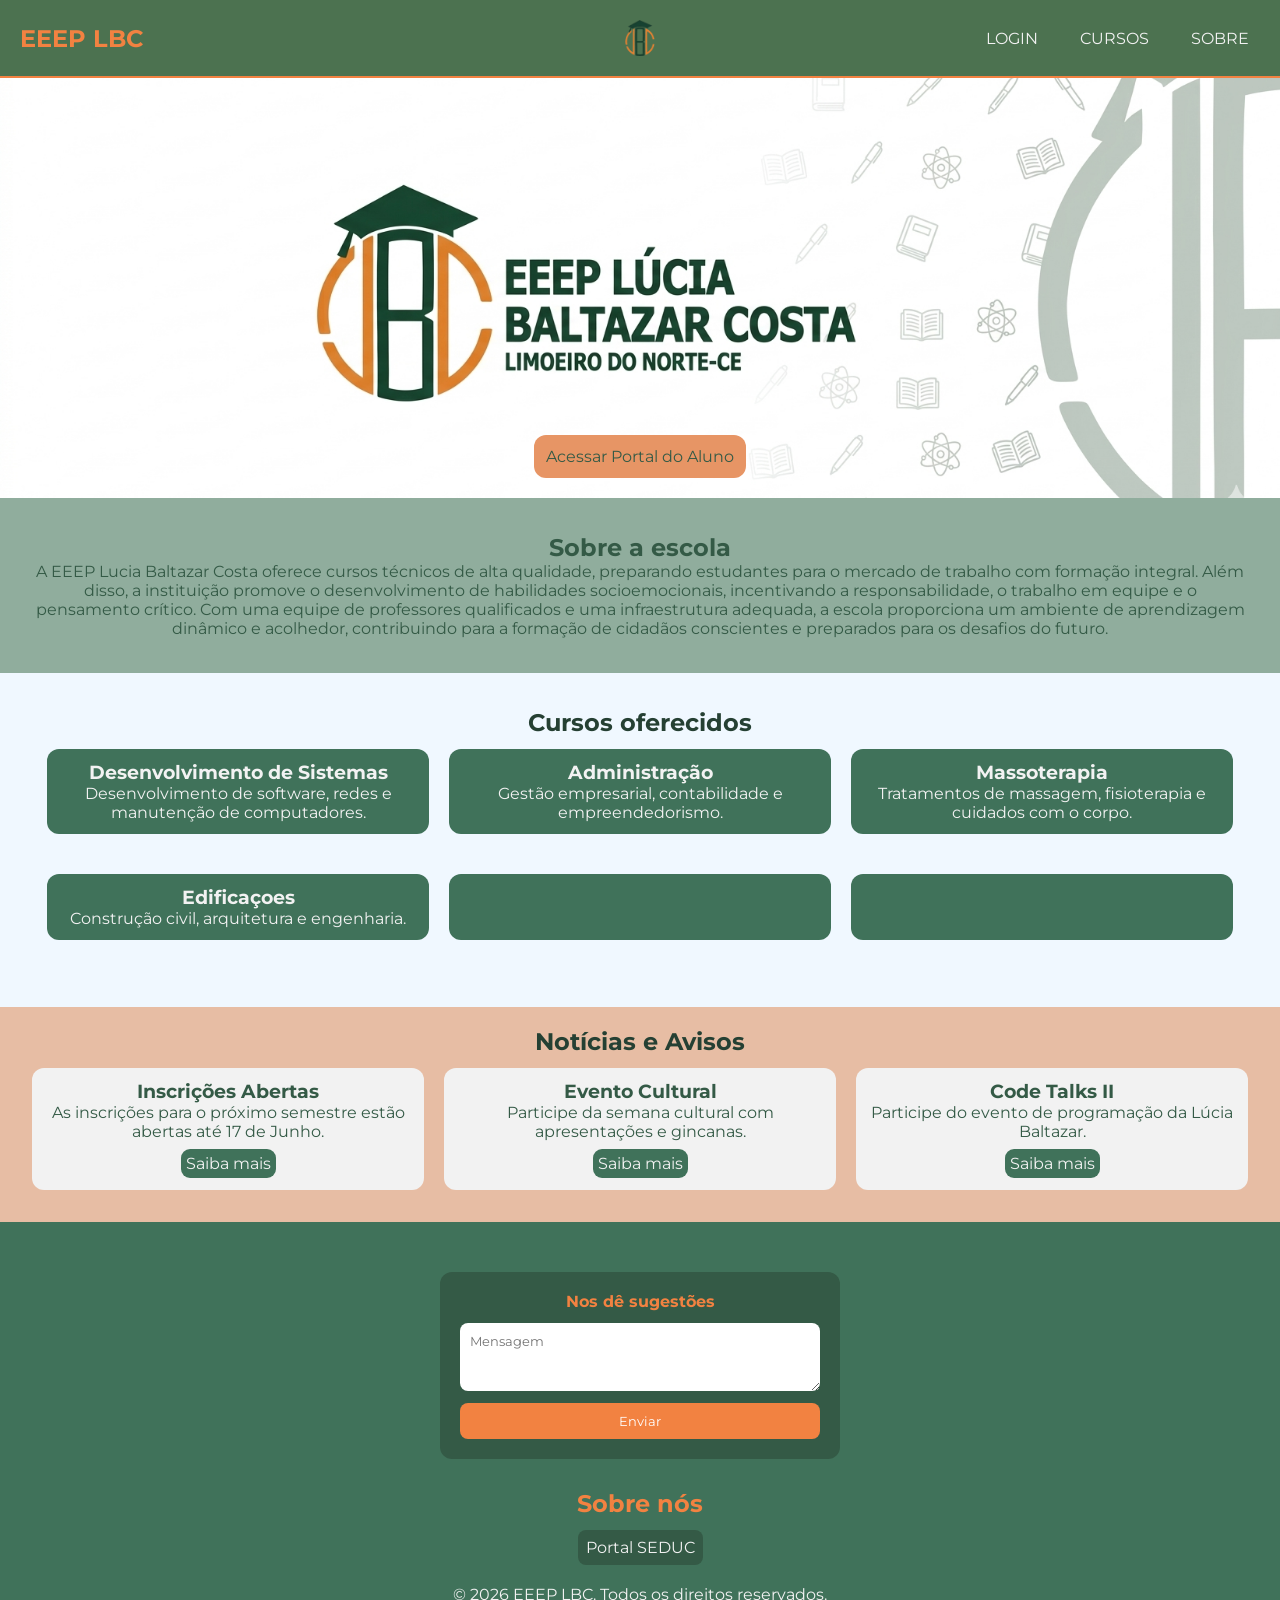
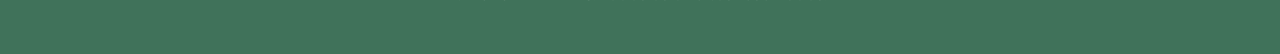
==== index.html @ aaffc22e "Primeiro commit do site escolar" ====
<!DOCTYPE html>
<html lang="en">
<head>
    <meta charset="UTF-8">
    <meta name="viewport" content="width=device-width, initial-scale=1.0">
    <title>EEEP LBC</title>
    <link rel="stylesheet" href="style.css">
</head>
<body>
    <header>
        <div>
            <nav>
                <h2>EEEP LBC</h2>
            </nav>
        </div>
        <div class="header-title">
            <img src="images/logo-ep-removebg-preview.png" alt="header-logo" class="header-logo">
        </div>
        <div>
            <nav>
                <ul>
                    <li><a href="http://127.0.0.1:3000/login.html?vscode-livepreview=true" target="_blank">login</a></li>
                    <li><a href="#cursos">cursos</a></li>
                    <li><a href="#infos">sobre</a></li>
                </ul>
            </nav>
        </div>
    </header>



    <main>
        <section id="hero" class="hero">
            <img src="images/Gemini_Generated_Image_7e3km97e3km97e3k.png" alt="banner-ep" class="banner">
            <div class="hero-content">
                <a href="http://127.0.0.1:3000/login.html?vscode-livepreview=true" target="_blank" class="btn">Acessar Portal do Aluno</a>
            </div>
        </section>

        <section id="sobre" class="sobre">
            <div>
                <h1>Sobre a escola</h1>
                <p>A EEEP Lucia Baltazar Costa oferece cursos técnicos de alta qualidade, preparando estudantes para o mercado de trabalho com formação integral. Além disso, a instituição promove o desenvolvimento de habilidades socioemocionais, incentivando a responsabilidade, o trabalho em equipe e o pensamento crítico. Com uma equipe de professores qualificados e uma infraestrutura adequada, a escola proporciona um ambiente de aprendizagem dinâmico e acolhedor, contribuindo para a formação de cidadãos conscientes e preparados para os desafios do futuro.</p>
            </div>
        </section>

        <section id="cursos" class="cursos">
            <div>
                <h1>Cursos oferecidos</h1>
                <div class="courses-grid">
                    <div class="course-card">
                        <h3>Desenvolvimento de Sistemas</h3>
                        <p>Desenvolvimento de software, redes e manutenção de computadores.</p>
                    </div>
                    <div class="course-card">
                        <h3>Administração</h3>
                        <p>Gestão empresarial, contabilidade e empreendedorismo.</p>
                    </div>
                    <div class="course-card">
                        <h3>Massoterapia</h3>
                        <p>Tratamentos de massagem, fisioterapia e cuidados com o corpo.</p>
                    </div>
                    <div class="course-card">
                        <h3>Edificaçoes</h3>
                        <p>Construção civil, arquitetura e engenharia.</p>
                    </div>
                    <div class="course-card">
                    </div>
                    <div class="course-card">
                    </div>
                </div>
            </div>
        </section>

        <section id="noticias" class="noticias">
            <div class="news">
                <h2>Notícias e Avisos</h2>
                <div class="news-grid">
                    <div class="news-card">
                        <h3>Inscrições Abertas</h3>
                        <p>As inscrições para o próximo semestre estão abertas até 17 de Junho.</p>
                        <a href="#">Saiba mais</a>
                    </div>
                    <div class="news-card">
                        <h3>Evento Cultural</h3>
                        <p>Participe da semana cultural com apresentações e gincanas.</p>
                        <a href="#">Saiba mais</a>
                    </div>
                    <div class="news-card">
                        <h3>Code Talks II</h3>
                        <p>Participe do evento de programação da Lúcia Baltazar.</p>
                        <a href="#">Saiba mais</a>
                    </div>
                </div>
            </div>
        </section>
    </main>
    <footer>
        <section class="footer-content">
            <form class="form-contato">
            <p>Nos dê sugestões</p>
            <textarea rows="3" placeholder="Mensagem"></textarea>
            <button type="submit">Enviar</button>
            </form>
            <div id="infos" class="infos">
                <h2>Sobre nós</h2>
                <a href="https://www.seduc.ce.gov.br/" target="_blank" class="sdc-btn">Portal SEDUC</a>
            </div>
            <div class="rights">
                <p>&copy; 2026 EEEP LBC. Todos os direitos reservados.</p>
            </div>
        </section>
    </footer>

    <script>
        document.addEventListener("DOMContentLoaded", function() {
            const header = document.querySelector("header");

            window.addEventListener("scroll", function() {
                if (window.scrollY > 50) {
                    header.classList.add("scrolled");
                } else {
                    header.classList.remove("scrolled");
                }
            });
        });
    </script>

</body>
</html>
---- style.css ----
:root {
--dark-green: #345a46;
--green: #90ad9d;
--orange: #F28241;
--beige: #e7bda4;
--white: #F2F2F2;
}

@font-face {
    font-family: 'montserrat';
    src: url(fonts/Montserrat-VariableFont_wght.ttf);
    font-display: swap;
    font-style: normal;
    font-stretch: 100% 130%;
}

* {
    margin: 0;
    padding: 0;
    box-sizing: border-box;
    font-family: 'Montserrat';
}

header {
    background: rgb(76, 114, 80);
    padding: 20px;
    gap: 20px;
    text-decoration: none;
    list-style: none;
    display: grid;
    grid-template-columns: 1fr auto 1fr;
    align-items: center;
    color: var(--orange);
    position: sticky;
    top: 0;
    z-index: 1000;
    border-bottom: 2px solid #F28241;
}

header > div:last-child ul {
    justify-content: flex-end;
}

.header-logo {
    width: 30px;
    height: auto;
}

.header-title {
    display: flex;
    justify-content: center;
}

.sep-line {
    position: sticky;
    padding: 1px;
    background: #F28241;
    position: sticky;
    top: 0;
    z-index: 1000;
}

nav li {
    transition: 0.3s ease;
}

nav li:hover {
    transform: translateY(-2px);
}

nav a {
    text-decoration: none;
    height: 200px;
    padding: 11px;
    border-radius: 9px;
    border: none;
    color: var(--white);
    text-transform: uppercase;
    transition: 0.3s ease;
}

nav a:hover {
    background-color: rgb(30, 77, 30);
}

ul {
    list-style: none;
    display: flex;
    gap: 20px;
}

.hero {
    position: relative;
    height: 400px;
    background-size: cover;
    background-position: center;
    display: flex;
    align-items: center;
    justify-content: center;
    color: var(--white);
    text-align: center;
}

.hero a {
    text-decoration: none;
    color: var(--dark-green);
}

.hero img {
    position: absolute;
    top: 0;
    left: 0;
    width: 100%;
    height: 110%;
    object-fit: cover;
    z-index: -1;
}

.hero-content {
    margin-top: auto;
    background: #e79565;
    padding: 12px;
    border-radius: 12px;
    transition: 0.3s ease;
    cursor: pointer;
}

.hero-content:hover {
    background: var(--orange);
    transform: translateY(-2px);
}

.sobre {
    margin-top: 20px;
    background-color: var(--green);
    padding: 35px;
    text-align: center;
    color: var(--dark-green);
}

.cursos {
    padding: 35px;
    background-color: aliceblue;
    text-align: center;
    color: #254033;
}

.courses-grid {
    display: grid;
    grid-template-columns: repeat(3, 1fr);
    gap: 20px;
    padding: 12px;
}

.course-card {
    text-align: center;
    background-color: #40725a;
    padding: 12px;
    border-radius: 12px;
    margin-bottom: 20px;
    color: #F2F2F2;
    transition: 0.3s ease;
}

.course-card:hover {
    transform: translateY(-2px);
}

.noticias {
    text-align: center;
    background-color: var(--beige);
    color: #254033;
    padding: 20px;
}

.news-grid {
    display: grid;
    grid-template-columns: repeat(3, 1fr);
    gap: 20px;
    padding: 12px;
    color: var(--dark-green);
}

.news-card {
    background: var(--white);
    padding: 12px;
    border-radius: 12px;
    color: var(--dark-green);
    transition: 0.3s ease;
}

.news-card a {
    display: inline-block;
    background-color: #40725a;
    padding: 5px;
    border-radius: 9px;
    text-decoration: none;
    color: var(--white);
    transition: 0.3s ease;
}

.news-card a:hover {
    transform: translateY(-2px);
    background-color: #345a46;
}

.news-card p {
    margin-bottom: 8px;
}

footer {
    background-color: #40725a;
    padding: 50px;
}

.infos {
    align-items: center;
    text-align: center;
}

.infos h2 {
    color: var(--orange);
    text-align: center;
    margin-bottom: 12px;
}

.infos a {
    display: inline-block;
    text-decoration: none;
    color: #F2F2F2;
    background-color: #345a46;
    padding: 8px;
    border-radius: 8px;
    transition: 0.3s ease;
}

.infos a:hover {
    background-color: #355832;
    transform: translateY(-2px);
}

.form-contato{
    display: grid;
    grid-template-columns: 1fr;
    gap: 15px;
    max-width: 400px;
    margin: auto;
}

.form-contato {
    display: flex;
    flex-direction: column;
    gap: 12px;
    max-width: 400px;
    margin: 0 auto 30px auto;
    background: #345a46;
    padding: 20px;
    border-radius: 12px;
}

.form-contato p {
    color: var(--orange);
    font-weight: bold;
    text-align: center;
}

.form-contato input,
.form-contato textarea {
    padding: 10px;
    border-radius: 8px;
    border: none;
    outline: none;
}

.form-contato button {
    padding: 10px;
    border: none;
    border-radius: 8px;
    background: var(--orange);
    color: white;
    cursor: pointer;
    transition: 0.3s ease;
}

.form-contato button:hover {
    background: #d96a2c;
    transform: translateY(-2px);
}

.rights {
    margin-top: 20px;
    text-align: center;
    color: var(--white);
}
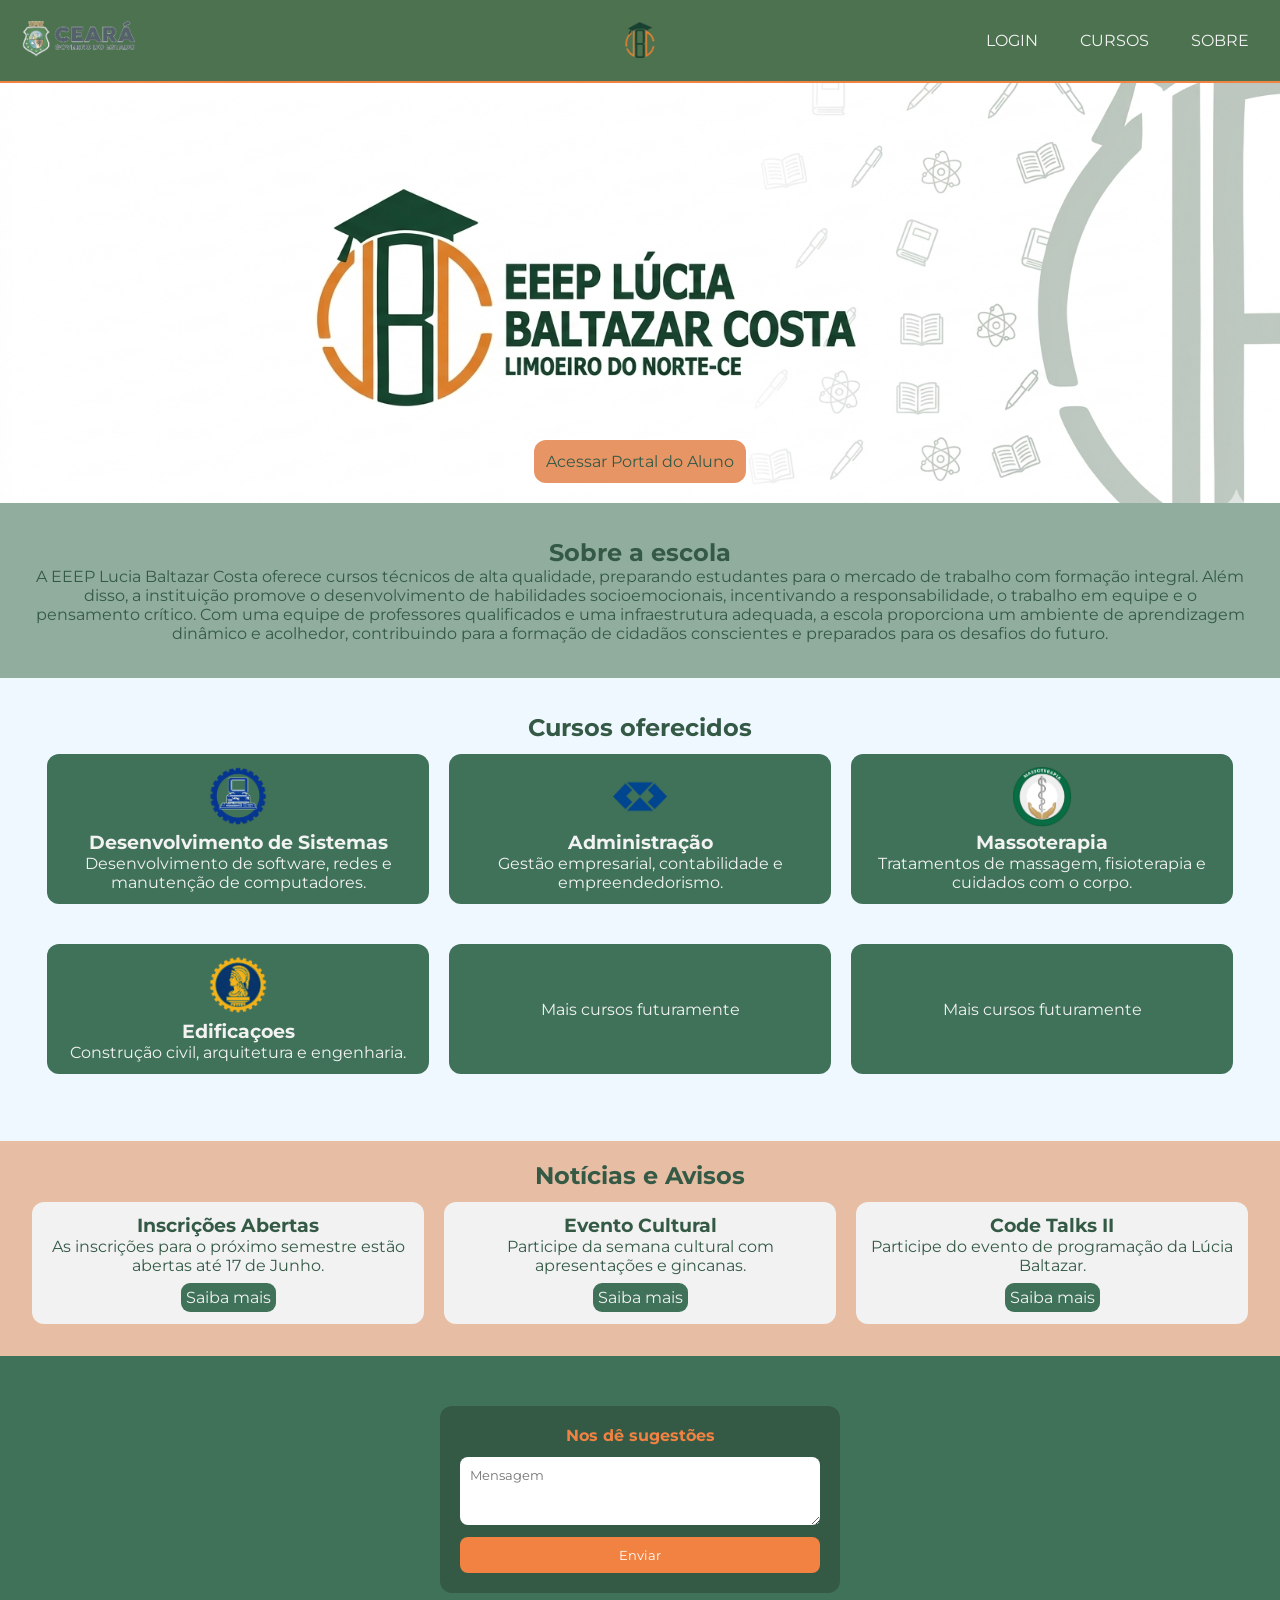
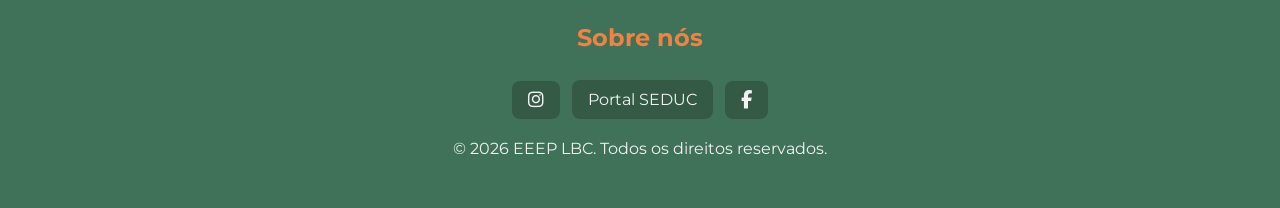
==== commit 91361e8e: "first commit" ====
--- a/index.html
+++ b/index.html
@@ -5,12 +5,13 @@
     <meta name="viewport" content="width=device-width, initial-scale=1.0">
     <title>EEEP LBC</title>
     <link rel="stylesheet" href="style.css">
+    <link rel="stylesheet" href="https://cdnjs.cloudflare.com/ajax/libs/font-awesome/6.5.0/css/all.min.css" />
 </head>
 <body>
     <header>
         <div>
             <nav>
-                <h2>EEEP LBC</h2>
+                <img src="images/site-ceara-rgb.png" alt="logo-ceara" class="logo-ceara">
             </nav>
         </div>
         <div class="header-title">
@@ -19,7 +20,7 @@
         <div>
             <nav>
                 <ul>
-                    <li><a href="http://127.0.0.1:3000/login.html?vscode-livepreview=true" target="_blank">login</a></li>
+                    <li><a href="https://auth.seduc.ce.gov.br/realms/aluno/protocol/openid-connect/auth?client_id=aluno-web&redirect_uri=https%3A%2F%2Faluno.seduc.ce.gov.br%2Fauth%2Faluno%2Fauthorize&response_type=code&scope=openid&nonce=bbdb6ccf9f6d4d5293ef56befe5e5da6e7PaQQfpl&state=3e195f0fd7641463276f0ec9dc7c87f6ffDKZZJEa&code_challenge=L3nUo4Sbv_KOJub8R4QOP0rL8gQjhbGYlV83jRmGhNo&code_challenge_method=S256" target="_blank">login</a></li>
                     <li><a href="#cursos">cursos</a></li>
                     <li><a href="#infos">sobre</a></li>
                 </ul>
@@ -33,7 +34,7 @@
         <section id="hero" class="hero">
             <img src="images/Gemini_Generated_Image_7e3km97e3km97e3k.png" alt="banner-ep" class="banner">
             <div class="hero-content">
-                <a href="http://127.0.0.1:3000/login.html?vscode-livepreview=true" target="_blank" class="btn">Acessar Portal do Aluno</a>
+                <a href="https://auth.seduc.ce.gov.br/realms/aluno/protocol/openid-connect/auth?client_id=aluno-web&redirect_uri=https%3A%2F%2Faluno.seduc.ce.gov.br%2Fauth%2Faluno%2Fauthorize&response_type=code&scope=openid&nonce=bbdb6ccf9f6d4d5293ef56befe5e5da6e7PaQQfpl&state=3e195f0fd7641463276f0ec9dc7c87f6ffDKZZJEa&code_challenge=L3nUo4Sbv_KOJub8R4QOP0rL8gQjhbGYlV83jRmGhNo&code_challenge_method=S256" target="_blank" class="btn">Acessar Portal do Aluno</a>
             </div>
         </section>
 
@@ -49,24 +50,30 @@
                 <h1>Cursos oferecidos</h1>
                 <div class="courses-grid">
                     <div class="course-card">
+                        <img src="images/DDSLOGO.png" alt="dds-logo">
                         <h3>Desenvolvimento de Sistemas</h3>
                         <p>Desenvolvimento de software, redes e manutenção de computadores.</p>
                     </div>
                     <div class="course-card">
+                        <img src="images/ADMLOGO.png" alt="masso-logo">
                         <h3>Administração</h3>
                         <p>Gestão empresarial, contabilidade e empreendedorismo.</p>
                     </div>
                     <div class="course-card">
+                        <img src="images/MASSOLOGO.png" alt="masso-logo">
                         <h3>Massoterapia</h3>
                         <p>Tratamentos de massagem, fisioterapia e cuidados com o corpo.</p>
                     </div>
                     <div class="course-card">
+                        <img src="images/EDFLOGO.png" alt="edf-logo">
                         <h3>Edificaçoes</h3>
                         <p>Construção civil, arquitetura e engenharia.</p>
                     </div>
                     <div class="course-card">
+                        <p>Mais cursos futuramente</p>
                     </div>
                     <div class="course-card">
+                        <p>Mais cursos futuramente</p>
                     </div>
                 </div>
             </div>
@@ -74,7 +81,7 @@
 
         <section id="noticias" class="noticias">
             <div class="news">
-                <h2>Notícias e Avisos</h2>
+                <h1>Notícias e Avisos</h1>
                 <div class="news-grid">
                     <div class="news-card">
                         <h3>Inscrições Abertas</h3>
@@ -102,9 +109,17 @@
             <textarea rows="3" placeholder="Mensagem"></textarea>
             <button type="submit">Enviar</button>
             </form>
-            <div id="infos" class="infos">
+            <div id="infos" class="infos footer-links">
                 <h2>Sobre nós</h2>
-                <a href="https://www.seduc.ce.gov.br/" target="_blank" class="sdc-btn">Portal SEDUC</a>
+                <div class="social-actions">
+                    <a href="https://www.instagram.com" target="_blank" class="sdc-btn social-btn" aria-label="Instagram">
+                        <i class="fab fa-instagram"></i>
+                    </a>
+                    <a href="https://www.seduc.ce.gov.br/" target="_blank" class="sdc-btn">Portal SEDUC</a>
+                    <a href="https://www.facebook.com" target="_blank" class="sdc-btn social-btn" aria-label="Facebook">
+                        <i class="fab fa-facebook-f"></i>
+                    </a>
+                </div>
             </div>
             <div class="rights">
                 <p>&copy; 2026 EEEP LBC. Todos os direitos reservados.</p>
--- a/style.css
+++ b/style.css
@@ -39,6 +39,10 @@
 
 header > div:last-child ul {
     justify-content: flex-end;
+}
+
+.logo-ceara {
+    width: 20%;
 }
 
 .header-logo {
@@ -145,6 +149,10 @@
     color: #254033;
 }
 
+.cursos h1 {
+    color: var(--dark-green);
+}
+
 .courses-grid {
     display: grid;
     grid-template-columns: repeat(3, 1fr);
@@ -160,6 +168,11 @@
     margin-bottom: 20px;
     color: #F2F2F2;
     transition: 0.3s ease;
+    align-content: center;
+}
+
+.course-card img {
+    width: 17%;
 }
 
 .course-card:hover {
@@ -178,6 +191,10 @@
     grid-template-columns: repeat(3, 1fr);
     gap: 20px;
     padding: 12px;
+    color: var(--dark-green);
+}
+
+.news h1 {
     color: var(--dark-green);
 }
 
@@ -218,6 +235,20 @@
     text-align: center;
 }
 
+.footer-links {
+    display: flex;
+    flex-direction: column;
+    gap: 16px;
+}
+
+.footer-links .social-actions {
+    display: inline-flex;
+    gap: 12px;
+    flex-wrap: wrap;
+    justify-content: center;
+    align-items: center;
+}
+
 .infos h2 {
     color: var(--orange);
     text-align: center;
@@ -225,11 +256,13 @@
 }
 
 .infos a {
-    display: inline-block;
+    display: inline-flex;
+    align-items: center;
+    justify-content: center;
     text-decoration: none;
     color: #F2F2F2;
     background-color: #345a46;
-    padding: 8px;
+    padding: 10px 16px;
     border-radius: 8px;
     transition: 0.3s ease;
 }
@@ -237,6 +270,10 @@
 .infos a:hover {
     background-color: #355832;
     transform: translateY(-2px);
+}
+
+.social-btn i {
+    font-size: 18px;
 }
 
 .form-contato{
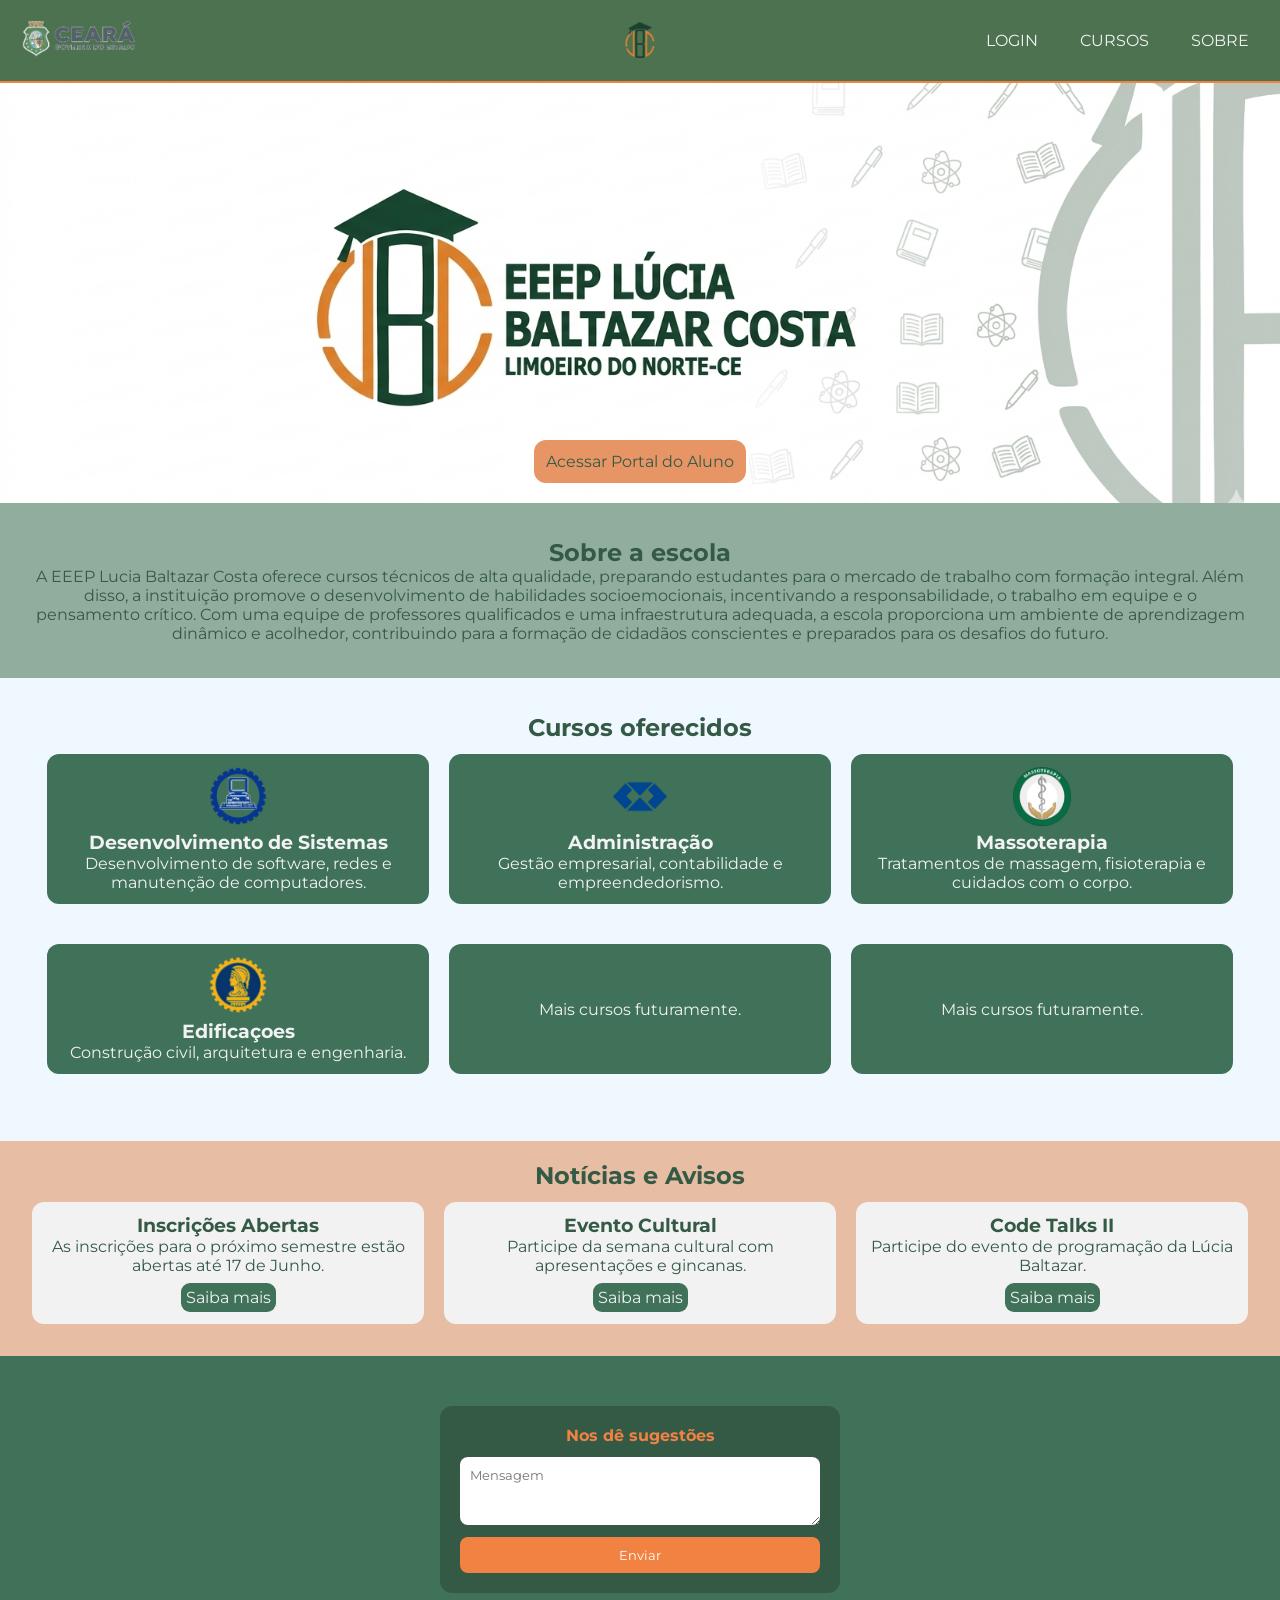
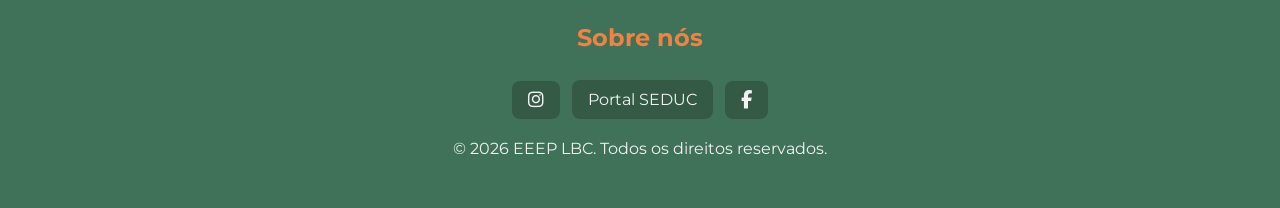
==== commit 78e1f621: "Fix typo in course description text" ====
--- a/index.html
+++ b/index.html
@@ -70,10 +70,10 @@
                         <p>Construção civil, arquitetura e engenharia.</p>
                     </div>
                     <div class="course-card">
-                        <p>Mais cursos futuramente</p>
+                        <p>Mais cursos futuramente.</p>
                     </div>
                     <div class="course-card">
-                        <p>Mais cursos futuramente</p>
+                        <p>Mais cursos futuramente.</p>
                     </div>
                 </div>
             </div>
@@ -142,4 +142,4 @@
     </script>
 
 </body>
-</html>+</html>
